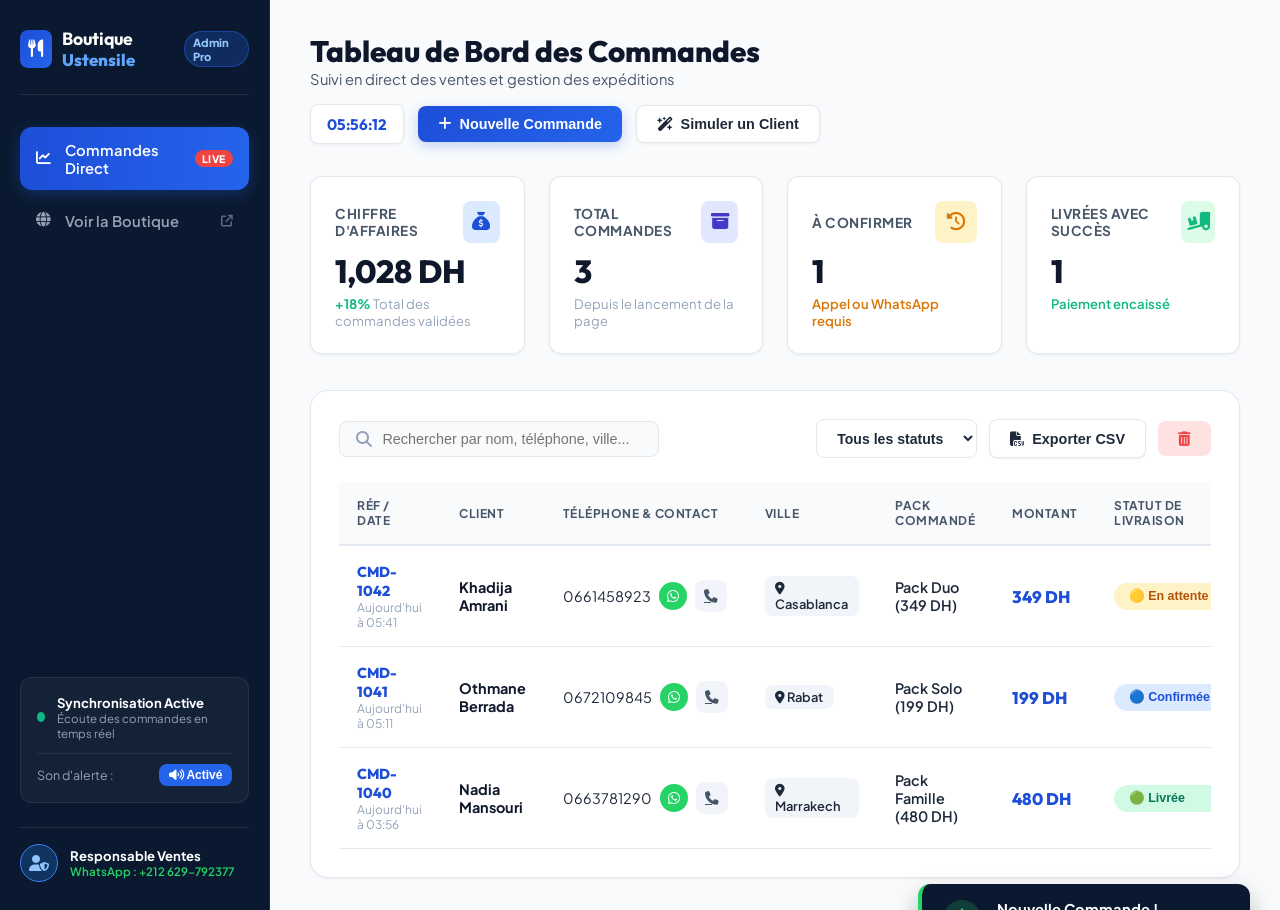
==== dashboard.html @ 8bc42d96 "feat: landing page boutique ustensile avec tableau de bord temps reel" ====
<!DOCTYPE html>
<html lang="fr">
<head>
    <meta charset="UTF-8">
    <meta name="viewport" content="width=device-width, initial-scale=1.0">
    <title>Tableau de Bord - Boutique Ustensile (Temps Réel)</title>
    <!-- Google Fonts -->
    <link rel="preconnect" href="https://fonts.googleapis.com">
    <link rel="preconnect" href="https://fonts.gstatic.com" crossorigin>
    <link href="https://fonts.googleapis.com/css2?family=Plus+Jakarta+Sans:wght@400;500;600;700;800&family=Outfit:wght@500;600;700;800&display=swap" rel="stylesheet">
    <!-- FontAwesome Icons -->
    <link rel="stylesheet" href="https://cdnjs.cloudflare.com/ajax/libs/font-awesome/6.5.1/css/all.min.css">
    <link rel="stylesheet" href="dashboard.css">
</head>
<body>

    <div class="dashboard-wrapper">
        <!-- Sidebar Navigation -->
        <aside class="sidebar">
            <div class="sidebar-header">
                <a href="index.html" class="sidebar-brand">
                    <div class="logo-icon">
                        <i class="fa-solid fa-utensils"></i>
                    </div>
                    <div class="logo-text">
                        <span class="logo-title">Boutique</span>
                        <span class="logo-highlight">Ustensile</span>
                    </div>
                </a>
                <span class="admin-badge">Admin Pro</span>
            </div>

            <nav class="sidebar-nav">
                <a href="#" class="sidebar-link active">
                    <i class="fa-solid fa-chart-line"></i>
                    <span>Commandes Direct</span>
                    <span class="live-indicator">LIVE</span>
                </a>
                <a href="index.html" target="_blank" class="sidebar-link">
                    <i class="fa-solid fa-globe"></i>
                    <span>Voir la Boutique</span>
                    <i class="fa-solid fa-arrow-up-right-from-square external-icon"></i>
                </a>
            </nav>

            <div class="sidebar-widget">
                <div class="live-status-box">
                    <div class="pulse-dot"></div>
                    <div>
                        <strong>Synchronisation Active</strong>
                        <small>Écoute des commandes en temps réel</small>
                    </div>
                </div>
                <div class="sound-toggle-box">
                    <span>Son d'alerte :</span>
                    <button id="toggle-sound-btn" class="btn-sound active" title="Activer / Couper le son d'alerte">
                        <i class="fa-solid fa-volume-high"></i> Activé
                    </button>
                </div>
            </div>

            <div class="sidebar-footer">
                <div class="admin-profile">
                    <div class="avatar"><i class="fa-solid fa-user-shield"></i></div>
                    <div class="info">
                        <strong>Responsable Ventes</strong>
                        <small>WhatsApp : +212 629-792377</small>
                    </div>
                </div>
            </div>
        </aside>

        <!-- Main Content Area -->
        <main class="main-content">
            <!-- Topbar -->
            <header class="topbar">
                <div class="topbar-title">
                    <h1>Tableau de Bord des Commandes</h1>
                    <p>Suivi en direct des ventes et gestion des expéditions</p>
                </div>

                <div class="topbar-actions">
                    <div class="realtime-clock" id="live-clock">--:--:--</div>
                    <button class="btn btn-primary" id="btn-add-manual-order">
                        <i class="fa-solid fa-plus"></i> Nouvelle Commande
                    </button>
                    <button class="btn btn-outline" id="btn-simulate-order" title="Simuler l'arrivée d'une commande client en direct">
                        <i class="fa-solid fa-wand-magic-sparkles"></i> Simuler un Client
                    </button>
                </div>
            </header>

            <!-- Metrics KPI Cards -->
            <section class="kpi-grid">
                <div class="kpi-card">
                    <div class="kpi-header">
                        <span class="kpi-title">Chiffre d'Affaires</span>
                        <div class="kpi-icon bg-blue"><i class="fa-solid fa-sack-dollar"></i></div>
                    </div>
                    <div class="kpi-value" id="kpi-revenue">0 DH</div>
                    <div class="kpi-subtext"><span class="badge-success">+18%</span> Total des commandes validées</div>
                </div>

                <div class="kpi-card">
                    <div class="kpi-header">
                        <span class="kpi-title">Total Commandes</span>
                        <div class="kpi-icon bg-indigo"><i class="fa-solid fa-box-archive"></i></div>
                    </div>
                    <div class="kpi-value" id="kpi-total-orders">0</div>
                    <div class="kpi-subtext">Depuis le lancement de la page</div>
                </div>

                <div class="kpi-card alert-card">
                    <div class="kpi-header">
                        <span class="kpi-title">À Confirmer</span>
                        <div class="kpi-icon bg-amber"><i class="fa-solid fa-clock-rotate-left"></i></div>
                    </div>
                    <div class="kpi-value" id="kpi-pending-orders">0</div>
                    <div class="kpi-subtext text-warning">Appel ou WhatsApp requis</div>
                </div>

                <div class="kpi-card">
                    <div class="kpi-header">
                        <span class="kpi-title">Livrées avec Succès</span>
                        <div class="kpi-icon bg-green"><i class="fa-solid fa-truck-ramp-box"></i></div>
                    </div>
                    <div class="kpi-value" id="kpi-delivered-orders">0</div>
                    <div class="kpi-subtext text-success">Paiement encaissé</div>
                </div>
            </section>

            <!-- Table & Filters Section -->
            <section class="table-section">
                <div class="table-controls">
                    <div class="search-box">
                        <i class="fa-solid fa-magnifying-glass"></i>
                        <input type="text" id="order-search" placeholder="Rechercher par nom, téléphone, ville...">
                    </div>

                    <div class="filter-actions">
                        <select id="status-filter" class="custom-select">
                            <option value="ALL">Tous les statuts</option>
                            <option value="En attente">🟡 En attente</option>
                            <option value="Confirmée">🔵 Confirmée</option>
                            <option value="Expédiée">🟣 Expédiée</option>
                            <option value="Livrée">🟢 Livrée</option>
                            <option value="Annulée">🔴 Annulée</option>
                        </select>

                        <button class="btn btn-outline" id="btn-export-csv" title="Exporter les commandes en fichier CSV">
                            <i class="fa-solid fa-file-csv"></i> Exporter CSV
                        </button>

                        <button class="btn btn-danger-soft" id="btn-clear-orders" title="Réinitialiser l'historique">
                            <i class="fa-solid fa-trash-can"></i>
                        </button>
                    </div>
                </div>

                <!-- Orders Table -->
                <div class="orders-table-wrapper">
                    <table class="orders-table">
                        <thead>
                            <tr>
                                <th>Réf / Date</th>
                                <th>Client</th>
                                <th>Téléphone & Contact</th>
                                <th>Ville</th>
                                <th>Pack Commandé</th>
                                <th>Montant</th>
                                <th>Statut de livraison</th>
                                <th>Actions</th>
                            </tr>
                        </thead>
                        <tbody id="orders-tbody">
                            <!-- Populated dynamically via JS -->
                        </tbody>
                    </table>

                    <div class="empty-state" id="empty-state" style="display: none;">
                        <i class="fa-solid fa-inbox"></i>
                        <h3>Aucune commande trouvée</h3>
                        <p>Les nouvelles commandes passées sur la landing page apparaîtront ici automatiquement.</p>
                    </div>
                </div>
            </section>
        </main>
    </div>

    <!-- Modal : Ajouter Commande Manuelle -->
    <div class="modal-overlay" id="order-modal">
        <div class="modal-box">
            <div class="modal-header">
                <h3><i class="fa-solid fa-plus-circle"></i> Ajouter une Commande</h3>
                <button class="modal-close" id="modal-close-btn">&times;</button>
            </div>
            <form id="manual-order-form" class="modal-form">
                <div class="modal-form-group">
                    <label>Nom complet du client *</label>
                    <input type="text" id="m-name" required placeholder="Ex: Youssef Bennani">
                </div>
                <div class="modal-form-group">
                    <label>Numéro de téléphone WhatsApp *</label>
                    <input type="tel" id="m-phone" required placeholder="Ex: 06 61 23 45 67">
                </div>
                <div class="modal-form-group">
                    <label>Ville de destination *</label>
                    <input type="text" id="m-city" required placeholder="Ex: Tanger">
                </div>
                <div class="modal-form-group">
                    <label>Pack choisi *</label>
                    <select id="m-pack">
                        <option value="Pack Duo (349 DH)">Pack Duo - 349 DH (Recommandé)</option>
                        <option value="Pack Solo (199 DH)">Pack Solo - 199 DH</option>
                        <option value="Pack Famille (480 DH)">Pack Famille - 480 DH</option>
                    </select>
                </div>
                <div class="modal-actions">
                    <button type="button" class="btn btn-outline" id="modal-cancel-btn">Annuler</button>
                    <button type="submit" class="btn btn-primary">Enregistrer la commande</button>
                </div>
            </form>
        </div>
    </div>

    <!-- Notification Toast Popup -->
    <div class="toast-notification" id="toast-notif">
        <div class="toast-icon"><i class="fa-solid fa-bell"></i></div>
        <div class="toast-content">
            <strong id="toast-title">Nouvelle Commande !</strong>
            <p id="toast-message">Un client vient de passer commande.</p>
        </div>
    </div>

    <script src="dashboard.js"></script>
</body>
</html>
---- dashboard.css ----
/* ===================================================
   DASHBOARD - DESIGN MODERNE BLEU & BLANC
   =================================================== */

:root {
    --blue-darkest: #0a192f;
    --blue-deep: #0f3460;
    --blue-primary: #1d4ed8;
    --blue-vibrant: #2563eb;
    --blue-light: #3b82f6;
    --blue-subtle: #eff6ff;
    --blue-surface: #f8fafc;
    --blue-border: #e2e8f0;

    --white: #ffffff;
    --gray-50: #f8fafc;
    --gray-100: #f1f5f9;
    --gray-200: #e2e8f0;
    --gray-400: #94a3b8;
    --gray-600: #475569;
    --gray-800: #1e293b;
    --gray-900: #0f172a;

    --whatsapp-green: #25D366;
    --accent-gold: #f59e0b;
    --accent-red: #ef4444;
    --accent-green: #10b981;
    --accent-purple: #8b5cf6;

    --shadow-sm: 0 1px 3px rgba(15, 23, 42, 0.06);
    --shadow-md: 0 4px 12px rgba(15, 23, 42, 0.08);
    --shadow-lg: 0 12px 28px rgba(15, 23, 42, 0.12);

    --radius-sm: 8px;
    --radius-md: 12px;
    --radius-lg: 18px;
    --radius-full: 9999px;
    --transition: all 0.25s ease;
}

*, *::before, *::after {
    box-sizing: border-box;
    margin: 0;
    padding: 0;
}

body {
    font-family: 'Plus Jakarta Sans', -apple-system, sans-serif;
    background-color: #f1f5f9;
    color: var(--gray-800);
    overflow-x: hidden;
}

/* Dashboard Wrapper Layout */
.dashboard-wrapper {
    display: flex;
    min-height: 100vh;
}

/* ===================================================
   SIDEBAR
   =================================================== */
.sidebar {
    width: 270px;
    background-color: var(--blue-darkest);
    color: var(--white);
    display: flex;
    flex-direction: column;
    padding: 1.75rem 1.25rem;
    flex-shrink: 0;
    border-right: 1px solid rgba(255, 255, 255, 0.08);
}

.sidebar-header {
    display: flex;
    align-items: center;
    justify-content: space-between;
    padding-bottom: 1.5rem;
    border-bottom: 1px solid rgba(255, 255, 255, 0.1);
    margin-bottom: 2rem;
}

.sidebar-brand {
    display: flex;
    align-items: center;
    gap: 0.65rem;
    text-decoration: none;
}

.sidebar-brand .logo-icon {
    width: 38px;
    height: 38px;
    background: linear-gradient(135deg, var(--blue-primary), var(--blue-vibrant));
    color: var(--white);
    border-radius: var(--radius-sm);
    display: flex;
    align-items: center;
    justify-content: center;
    font-size: 1.1rem;
}

.sidebar-brand .logo-title {
    color: var(--white);
    font-family: 'Outfit', sans-serif;
    font-weight: 700;
    font-size: 1.1rem;
    line-height: 1;
}

.sidebar-brand .logo-highlight {
    color: #60a5fa;
    font-family: 'Outfit', sans-serif;
    font-weight: 800;
    font-size: 1.05rem;
    line-height: 1;
}

.admin-badge {
    background: rgba(37, 99, 235, 0.25);
    color: #93c5fd;
    border: 1px solid rgba(37, 99, 235, 0.5);
    font-size: 0.7rem;
    font-weight: 800;
    padding: 0.2rem 0.5rem;
    border-radius: var(--radius-full);
}

.sidebar-nav {
    display: flex;
    flex-direction: column;
    gap: 0.5rem;
    flex-grow: 1;
}

.sidebar-link {
    display: flex;
    align-items: center;
    gap: 0.85rem;
    padding: 0.85rem 1rem;
    border-radius: var(--radius-md);
    color: #94a3b8;
    text-decoration: none;
    font-size: 0.92rem;
    font-weight: 600;
    transition: var(--transition);
}

.sidebar-link:hover {
    color: var(--white);
    background: rgba(255, 255, 255, 0.05);
}

.sidebar-link.active {
    background: linear-gradient(90deg, var(--blue-primary), var(--blue-vibrant));
    color: var(--white);
    box-shadow: 0 4px 15px rgba(37, 99, 235, 0.3);
}

.live-indicator {
    margin-left: auto;
    background: #ef4444;
    color: var(--white);
    font-size: 0.65rem;
    font-weight: 800;
    padding: 0.15rem 0.45rem;
    border-radius: var(--radius-full);
    letter-spacing: 0.5px;
    animation: pulseRed 1.8s infinite;
}

@keyframes pulseRed {
    0%, 100% { opacity: 1; }
    50% { opacity: 0.4; }
}

.external-icon {
    margin-left: auto;
    font-size: 0.75rem;
    opacity: 0.6;
}

.sidebar-widget {
    background: rgba(255, 255, 255, 0.04);
    border: 1px solid rgba(255, 255, 255, 0.08);
    border-radius: var(--radius-md);
    padding: 1rem;
    margin-bottom: 1.5rem;
}

.live-status-box {
    display: flex;
    align-items: center;
    gap: 0.75rem;
    margin-bottom: 0.75rem;
}

.pulse-dot {
    width: 10px;
    height: 10px;
    background-color: var(--accent-green);
    border-radius: 50%;
    box-shadow: 0 0 0 0 rgba(16, 185, 129, 0.7);
    animation: pulseDot 2s infinite;
}

@keyframes pulseDot {
    0% { box-shadow: 0 0 0 0 rgba(16, 185, 129, 0.7); }
    70% { box-shadow: 0 0 0 8px rgba(16, 185, 129, 0); }
    100% { box-shadow: 0 0 0 0 rgba(16, 185, 129, 0); }
}

.live-status-box strong {
    font-size: 0.82rem;
    color: var(--white);
    display: block;
}

.live-status-box small {
    font-size: 0.72rem;
    color: #94a3b8;
    display: block;
}

.sound-toggle-box {
    display: flex;
    align-items: center;
    justify-content: space-between;
    font-size: 0.78rem;
    color: #94a3b8;
    border-top: 1px solid rgba(255, 255, 255, 0.08);
    padding-top: 0.65rem;
}

.btn-sound {
    background: rgba(255, 255, 255, 0.1);
    color: var(--white);
    border: none;
    padding: 0.25rem 0.6rem;
    border-radius: var(--radius-sm);
    font-size: 0.75rem;
    font-weight: 600;
    cursor: pointer;
    transition: var(--transition);
}

.btn-sound.active {
    background: var(--blue-vibrant);
}

.sidebar-footer {
    border-top: 1px solid rgba(255, 255, 255, 0.1);
    padding-top: 1rem;
}

.admin-profile {
    display: flex;
    align-items: center;
    gap: 0.75rem;
}

.admin-profile .avatar {
    width: 38px;
    height: 38px;
    border-radius: 50%;
    background: var(--blue-deep);
    border: 1px solid #3b82f6;
    display: flex;
    align-items: center;
    justify-content: center;
    color: #93c5fd;
    font-size: 1rem;
}

.admin-profile strong {
    display: block;
    font-size: 0.82rem;
    color: var(--white);
}

.admin-profile small {
    display: block;
    font-size: 0.72rem;
    color: var(--whatsapp-green);
    font-weight: 600;
}

/* ===================================================
   MAIN CONTENT
   =================================================== */
.main-content {
    flex-grow: 1;
    padding: 2rem 2.5rem;
    background-color: #f8fafc;
    overflow-y: auto;
}

/* Topbar */
.topbar {
    display: flex;
    align-items: center;
    justify-content: space-between;
    margin-bottom: 2rem;
    flex-wrap: wrap;
    gap: 1rem;
}

.topbar-title h1 {
    font-family: 'Outfit', sans-serif;
    font-size: 1.85rem;
    font-weight: 800;
    color: var(--gray-900);
}

.topbar-title p {
    font-size: 0.92rem;
    color: var(--gray-600);
}

.topbar-actions {
    display: flex;
    align-items: center;
    gap: 0.85rem;
}

.realtime-clock {
    background: var(--white);
    border: 1px solid var(--gray-200);
    padding: 0.6rem 1rem;
    border-radius: var(--radius-sm);
    font-family: 'Outfit', sans-serif;
    font-weight: 700;
    font-size: 0.95rem;
    color: var(--blue-primary);
    box-shadow: var(--shadow-sm);
}

/* Buttons */
.btn {
    display: inline-flex;
    align-items: center;
    gap: 0.5rem;
    padding: 0.65rem 1.25rem;
    border-radius: var(--radius-sm);
    font-weight: 700;
    font-size: 0.9rem;
    cursor: pointer;
    transition: var(--transition);
    border: none;
    text-decoration: none;
}

.btn-primary {
    background: linear-gradient(135deg, var(--blue-primary), var(--blue-vibrant));
    color: var(--white);
    box-shadow: 0 4px 12px rgba(37, 99, 235, 0.25);
}

.btn-primary:hover {
    background: linear-gradient(135deg, #1e40af, var(--blue-primary));
    transform: translateY(-1px);
    box-shadow: 0 6px 16px rgba(37, 99, 235, 0.35);
}

.btn-outline {
    background: var(--white);
    color: var(--gray-800);
    border: 1.5px solid var(--gray-200);
    box-shadow: var(--shadow-sm);
}

.btn-outline:hover {
    border-color: var(--blue-primary);
    color: var(--blue-primary);
}

.btn-danger-soft {
    background: #fee2e2;
    color: var(--accent-red);
}

.btn-danger-soft:hover {
    background: #fecaca;
}

/* ===================================================
   KPI CARDS
   =================================================== */
.kpi-grid {
    display: grid;
    grid-template-columns: repeat(4, 1fr);
    gap: 1.5rem;
    margin-bottom: 2.25rem;
}

.kpi-card {
    background: var(--white);
    border-radius: var(--radius-md);
    padding: 1.5rem;
    border: 1px solid var(--blue-border);
    box-shadow: var(--shadow-sm);
    transition: var(--transition);
}

.kpi-card:hover {
    transform: translateY(-3px);
    box-shadow: var(--shadow-md);
}

.kpi-header {
    display: flex;
    align-items: center;
    justify-content: space-between;
    margin-bottom: 0.75rem;
}

.kpi-title {
    font-size: 0.85rem;
    font-weight: 700;
    color: var(--gray-600);
    text-transform: uppercase;
    letter-spacing: 0.5px;
}

.kpi-icon {
    width: 42px;
    height: 42px;
    border-radius: var(--radius-sm);
    display: flex;
    align-items: center;
    justify-content: center;
    font-size: 1.15rem;
}

.bg-blue { background: #dbeafe; color: var(--blue-primary); }
.bg-indigo { background: #e0e7ff; color: #4338ca; }
.bg-amber { background: #fef3c7; color: #d97706; }
.bg-green { background: #dcfce7; color: var(--accent-green); }

.kpi-value {
    font-family: 'Outfit', sans-serif;
    font-size: 2rem;
    font-weight: 800;
    color: var(--gray-900);
    line-height: 1;
    margin-bottom: 0.5rem;
}

.kpi-subtext {
    font-size: 0.82rem;
    color: var(--gray-400);
}

.badge-success {
    color: var(--accent-green);
    font-weight: 700;
}

.text-warning {
    color: #d97706;
    font-weight: 600;
}

.text-success {
    color: var(--accent-green);
    font-weight: 600;
}

/* ===================================================
   TABLE & CONTROLS
   =================================================== */
.table-section {
    background: var(--white);
    border-radius: var(--radius-lg);
    border: 1px solid var(--blue-border);
    box-shadow: var(--shadow-sm);
    padding: 1.75rem;
}

.table-controls {
    display: flex;
    align-items: center;
    justify-content: space-between;
    gap: 1.25rem;
    margin-bottom: 1.5rem;
    flex-wrap: wrap;
}

.search-box {
    display: flex;
    align-items: center;
    gap: 0.65rem;
    background: var(--gray-50);
    border: 1.5px solid var(--gray-200);
    border-radius: var(--radius-sm);
    padding: 0.55rem 1rem;
    width: 320px;
    transition: var(--transition);
}

.search-box:focus-within {
    border-color: var(--blue-primary);
    background: var(--white);
    box-shadow: 0 0 0 3px rgba(37, 99, 235, 0.1);
}

.search-box i {
    color: var(--gray-400);
}

.search-box input {
    background: transparent;
    border: none;
    outline: none;
    font-size: 0.9rem;
    width: 100%;
}

.filter-actions {
    display: flex;
    align-items: center;
    gap: 0.75rem;
}

.custom-select {
    padding: 0.6rem 1rem;
    border: 1.5px solid var(--gray-200);
    border-radius: var(--radius-sm);
    font-size: 0.88rem;
    font-weight: 600;
    color: var(--gray-800);
    background: var(--white);
    outline: none;
    cursor: pointer;
}

.custom-select:focus {
    border-color: var(--blue-primary);
}

/* Orders Table */
.orders-table-wrapper {
    overflow-x: auto;
}

.orders-table {
    width: 100%;
    border-collapse: collapse;
    text-align: left;
    font-size: 0.9rem;
}

.orders-table th {
    background: #f8fafc;
    color: var(--gray-600);
    font-weight: 700;
    padding: 1rem 1.15rem;
    border-bottom: 2px solid var(--gray-200);
    text-transform: uppercase;
    font-size: 0.75rem;
    letter-spacing: 0.5px;
}

.orders-table td {
    padding: 1rem 1.15rem;
    border-bottom: 1px solid var(--gray-200);
    vertical-align: middle;
}

.orders-table tr:hover {
    background-color: #f8fbff;
}

/* Flash animation when a new row is added live */
.new-order-flash {
    animation: flashRow 3s ease forwards;
}

@keyframes flashRow {
    0% { background-color: #dbeafe; }
    100% { background-color: transparent; }
}

.order-ref {
    font-family: 'Outfit', sans-serif;
    font-weight: 800;
    color: var(--blue-primary);
}

.order-date {
    display: block;
    font-size: 0.75rem;
    color: var(--gray-400);
}

.client-name {
    font-weight: 700;
    color: var(--gray-900);
}

.contact-cell {
    display: flex;
    align-items: center;
    gap: 0.5rem;
}

.btn-whatsapp-dial {
    width: 28px;
    height: 28px;
    background: var(--whatsapp-green);
    color: var(--white);
    border-radius: 50%;
    display: inline-flex;
    align-items: center;
    justify-content: center;
    font-size: 0.85rem;
    text-decoration: none;
    transition: var(--transition);
}

.btn-whatsapp-dial:hover {
    transform: scale(1.15);
}

.city-pill {
    background: var(--gray-100);
    color: var(--gray-800);
    padding: 0.25rem 0.65rem;
    border-radius: var(--radius-sm);
    font-weight: 600;
    font-size: 0.8rem;
    display: inline-block;
}

.pack-pill {
    font-weight: 600;
    color: var(--gray-800);
}

.price-text {
    font-weight: 800;
    font-family: 'Outfit', sans-serif;
    color: var(--blue-primary);
    font-size: 1.05rem;
}

/* Status Badges & Select */
.status-dropdown {
    padding: 0.35rem 0.65rem;
    border-radius: var(--radius-full);
    font-size: 0.78rem;
    font-weight: 700;
    border: none;
    cursor: pointer;
    outline: none;
}

.status-en-attente { background-color: #fef3c7; color: #b45309; }
.status-confirmee { background-color: #dbeafe; color: #1d4ed8; }
.status-expediee { background-color: #ede9fe; color: #6d28d9; }
.status-livree { background-color: #d1fae5; color: #047857; }
.status-annulee { background-color: #fee2e2; color: #b91c1c; }

.action-btns {
    display: flex;
    align-items: center;
    gap: 0.4rem;
}

.action-btn {
    width: 32px;
    height: 32px;
    border-radius: var(--radius-sm);
    border: none;
    background: var(--gray-100);
    color: var(--gray-600);
    cursor: pointer;
    display: flex;
    align-items: center;
    justify-content: center;
    font-size: 0.85rem;
    transition: var(--transition);
}

.action-btn:hover {
    background: #fee2e2;
    color: var(--accent-red);
}

/* Empty State */
.empty-state {
    text-align: center;
    padding: 4rem 2rem;
    color: var(--gray-400);
}

.empty-state i {
    font-size: 3rem;
    margin-bottom: 1rem;
    color: #cbd5e1;
}

.empty-state h3 {
    color: var(--gray-700);
    font-size: 1.15rem;
    margin-bottom: 0.35rem;
}

/* ===================================================
   MODAL
   =================================================== */
.modal-overlay {
    position: fixed;
    top: 0;
    left: 0;
    width: 100vw;
    height: 100vh;
    background: rgba(10, 25, 47, 0.7);
    backdrop-filter: blur(4px);
    display: flex;
    align-items: center;
    justify-content: center;
    z-index: 1000;
    opacity: 0;
    visibility: hidden;
    transition: var(--transition);
}

.modal-overlay.open {
    opacity: 1;
    visibility: visible;
}

.modal-box {
    background: var(--white);
    width: 100%;
    max-width: 480px;
    border-radius: var(--radius-lg);
    padding: 2rem;
    box-shadow: var(--shadow-lg);
    transform: translateY(20px);
    transition: var(--transition);
}

.modal-overlay.open .modal-box {
    transform: translateY(0);
}

.modal-header {
    display: flex;
    align-items: center;
    justify-content: space-between;
    margin-bottom: 1.5rem;
}

.modal-header h3 {
    font-family: 'Outfit', sans-serif;
    font-size: 1.3rem;
    font-weight: 700;
    color: var(--gray-900);
    display: flex;
    align-items: center;
    gap: 0.5rem;
}

.modal-close {
    background: transparent;
    border: none;
    font-size: 1.5rem;
    color: var(--gray-400);
    cursor: pointer;
}

.modal-close:hover {
    color: var(--gray-800);
}

.modal-form {
    display: flex;
    flex-direction: column;
    gap: 1.1rem;
}

.modal-form-group {
    display: flex;
    flex-direction: column;
    gap: 0.4rem;
}

.modal-form-group label {
    font-size: 0.85rem;
    font-weight: 700;
    color: var(--gray-800);
}

.modal-form-group input, .modal-form-group select {
    padding: 0.75rem 1rem;
    border: 1.5px solid var(--gray-200);
    border-radius: var(--radius-sm);
    font-size: 0.9rem;
    outline: none;
}

.modal-form-group input:focus, .modal-form-group select:focus {
    border-color: var(--blue-primary);
}

.modal-actions {
    display: flex;
    justify-content: flex-end;
    gap: 0.75rem;
    margin-top: 1rem;
}

/* ===================================================
   TOAST NOTIFICATION
   =================================================== */
.toast-notification {
    position: fixed;
    bottom: 30px;
    right: 30px;
    background: var(--blue-darkest);
    color: var(--white);
    border-left: 4px solid var(--whatsapp-green);
    padding: 1rem 1.35rem;
    border-radius: var(--radius-md);
    box-shadow: 0 10px 25px rgba(0, 0, 0, 0.25);
    display: flex;
    align-items: center;
    gap: 1rem;
    z-index: 2000;
    transform: translateY(120%);
    transition: transform 0.35s cubic-bezier(0.16, 1, 0.3, 1);
}

.toast-notification.show {
    transform: translateY(0);
}

.toast-icon {
    width: 38px;
    height: 38px;
    background: rgba(37, 211, 102, 0.2);
    color: var(--whatsapp-green);
    border-radius: 50%;
    display: flex;
    align-items: center;
    justify-content: center;
    font-size: 1.2rem;
}

.toast-content strong {
    display: block;
    font-size: 0.92rem;
    margin-bottom: 0.15rem;
}

.toast-content p {
    font-size: 0.82rem;
    color: #94a3b8;
}

/* ===================================================
   RESPONSIVE DESIGN
   =================================================== */
@media (max-width: 1024px) {
    .kpi-grid {
        grid-template-columns: repeat(2, 1fr);
    }

    .dashboard-wrapper {
        flex-direction: column;
    }

    .sidebar {
        width: 100%;
        border-right: none;
        border-bottom: 1px solid rgba(255, 255, 255, 0.1);
    }
}

@media (max-width: 640px) {
    .main-content {
        padding: 1.25rem;
    }

    .kpi-grid {
        grid-template-columns: 1fr;
    }

    .search-box {
        width: 100%;
    }

    .filter-actions {
        width: 100%;
        flex-wrap: wrap;
    }
}
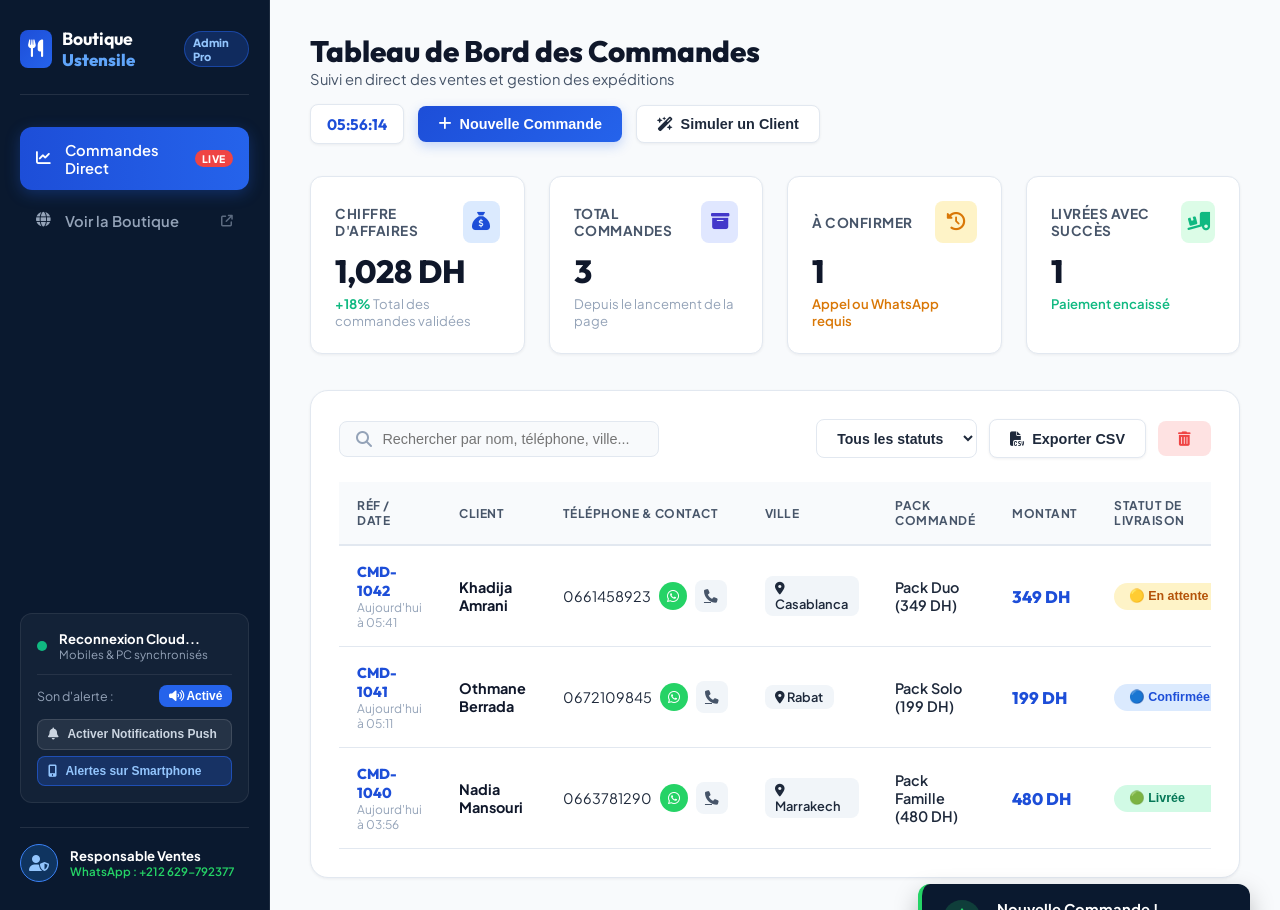
==== commit bfcb5e96: "fix: synchronisation cloud temps reel entre appareils mobiles et tableau de bord" ====
--- a/dashboard.html
+++ b/dashboard.html
@@ -47,14 +47,22 @@
                 <div class="live-status-box">
                     <div class="pulse-dot"></div>
                     <div>
-                        <strong>Synchronisation Active</strong>
-                        <small>Écoute des commandes en temps réel</small>
+                        <strong id="cloud-status-title">Cloud Connecté</strong>
+                        <small id="cloud-status-sub">Mobiles & PC synchronisés</small>
                     </div>
                 </div>
                 <div class="sound-toggle-box">
                     <span>Son d'alerte :</span>
                     <button id="toggle-sound-btn" class="btn-sound active" title="Activer / Couper le son d'alerte">
                         <i class="fa-solid fa-volume-high"></i> Activé
+                    </button>
+                </div>
+                <div class="extra-tools-box" style="margin-top: 0.75rem; display: flex; flex-direction: column; gap: 0.4rem;">
+                    <button id="btn-request-notif" class="btn-sidebar-tool">
+                        <i class="fa-solid fa-bell"></i> Activer Notifications Push
+                    </button>
+                    <button id="btn-mobile-alerts" class="btn-sidebar-tool highlight">
+                        <i class="fa-solid fa-mobile-screen-button"></i> Alertes sur Smartphone
                     </button>
                 </div>
             </div>
@@ -223,6 +231,33 @@
         </div>
     </div>
 
+    <!-- Modal : Alertes Smartphone -->
+    <div class="modal-overlay" id="mobile-alerts-modal">
+        <div class="modal-box">
+            <div class="modal-header">
+                <h3><i class="fa-solid fa-mobile-screen-button"></i> Alertes Push sur Téléphone</h3>
+                <button class="modal-close" id="mobile-alerts-close-btn">&times;</button>
+            </div>
+            <div class="modal-body" style="font-size: 0.92rem; line-height: 1.6; color: #475569;">
+                <p style="margin-bottom: 1rem;">Vous pouvez recevoir une <strong>sonnerie et une notification sur votre téléphone</strong> à chaque nouvelle commande (même quand votre ordinateur est éteint) :</p>
+                
+                <ol style="padding-left: 1.25rem; display: flex; flex-direction: column; gap: 0.75rem; margin-bottom: 1.25rem;">
+                    <li>Téléchargez l'application gratuite <strong>ntfy</strong> sur votre smartphone (Android sur <em>Play Store</em> ou iPhone sur <em>App Store</em>).</li>
+                    <li>Ouvrez l'application et appuyez sur <strong>« + » (S'abonner à un sujet)</strong>.</li>
+                    <li>Entrez le nom du sujet : <br><code style="background: #e2e8f0; padding: 0.25rem 0.5rem; border-radius: 4px; font-weight: 700; color: #1d4ed8;">boutique_ustensile_orders_212629792377</code></li>
+                </ol>
+
+                <div style="background: #dbeafe; padding: 0.85rem; border-radius: 8px; font-size: 0.85rem; color: #1e40af; margin-bottom: 1rem;">
+                    <i class="fa-solid fa-circle-check"></i> C'est tout ! Dès qu'un client passe commande depuis son mobile ou son PC, votre téléphone sonnera instantanément.
+                </div>
+
+                <a href="https://ntfy.sh/boutique_ustensile_orders_212629792377" target="_blank" class="btn btn-primary btn-block">
+                    <i class="fa-solid fa-arrow-up-right-from-square"></i> Ouvrir le flux d'alertes en direct
+                </a>
+            </div>
+        </div>
+    </div>
+
     <!-- Notification Toast Popup -->
     <div class="toast-notification" id="toast-notif">
         <div class="toast-icon"><i class="fa-solid fa-bell"></i></div>
--- a/dashboard.css
+++ b/dashboard.css
@@ -245,6 +245,38 @@
 
 .btn-sound.active {
     background: var(--blue-vibrant);
+}
+
+.btn-sidebar-tool {
+    width: 100%;
+    background: rgba(255, 255, 255, 0.08);
+    color: #cbd5e1;
+    border: 1px solid rgba(255, 255, 255, 0.12);
+    padding: 0.45rem 0.65rem;
+    border-radius: var(--radius-sm);
+    font-size: 0.75rem;
+    font-weight: 600;
+    cursor: pointer;
+    display: flex;
+    align-items: center;
+    gap: 0.5rem;
+    transition: var(--transition);
+}
+
+.btn-sidebar-tool:hover {
+    background: rgba(255, 255, 255, 0.16);
+    color: var(--white);
+}
+
+.btn-sidebar-tool.highlight {
+    background: rgba(37, 99, 235, 0.25);
+    border-color: rgba(37, 99, 235, 0.6);
+    color: #93c5fd;
+}
+
+.btn-sidebar-tool.highlight:hover {
+    background: var(--blue-primary);
+    color: var(--white);
 }
 
 .sidebar-footer {
